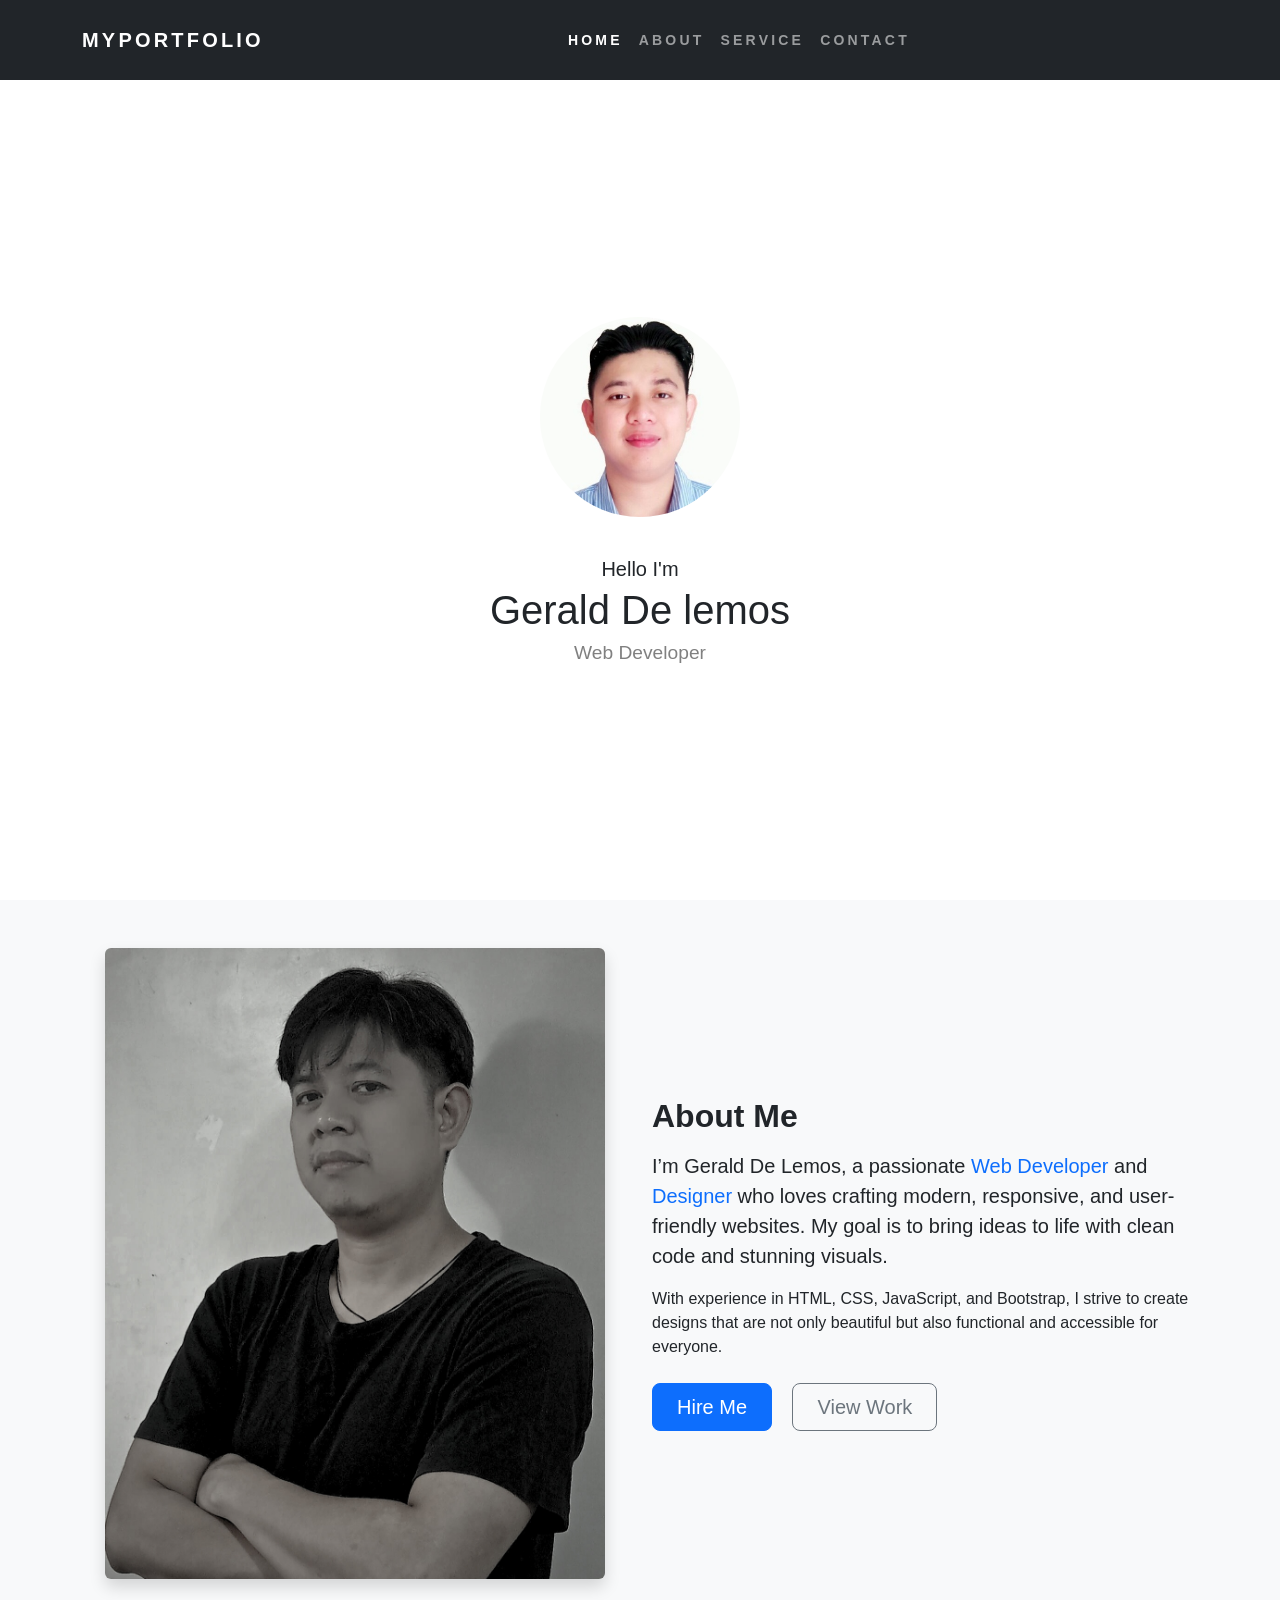
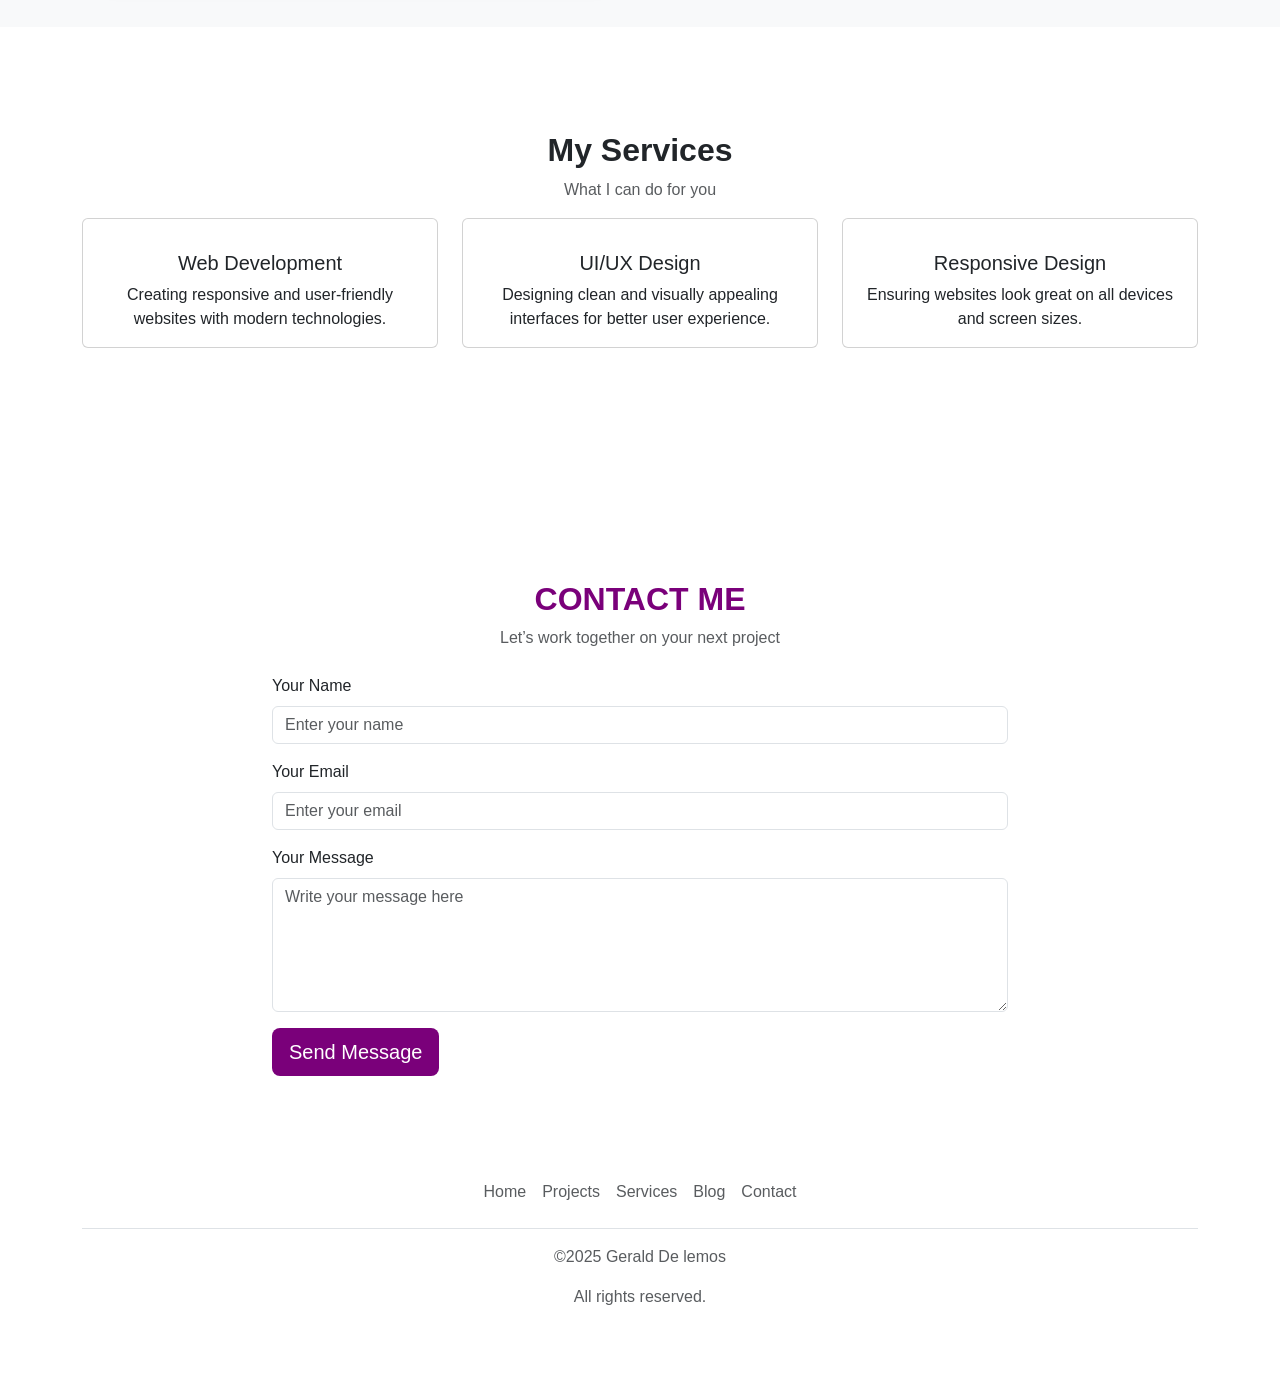
==== Index.html @ b5a3e3cd "Add files via upload" ====
<!DOCTYPE html>
<html lang="en">
<head>
    <meta charset="UTF-8">
    <title>Portfolio</title>
    <meta name="viewport" content="width=device-width, initial-scale=1">


    <link href="https://cdn.jsdelivr.net/npm/bootstrap@5.3.3/dist/css/bootstrap.min.css" rel="stylesheet">
    <link href="style.css" rel="stylesheet" type="text/css"> 
   
 
</head>
<body>
    
<div>
    <!------------------------ Navbar Start------------------------------->
   <section id="home">
    <nav class="navbar navbar-expand-md navbar-dark bg-dark fixed-top">
      <div class="container">
        <a class="navbar-brand" href="#">MyPortfolio</a>
        <button class="navbar-toggler" type="button" data-bs-toggle="collapse" data-bs-target="#navbarTogglerDemo02">
          <span class="navbar-toggler-icon"></span>
        </button>

        <div class="collapse navbar-collapse" id="navbarTogglerDemo02">
          <ul class="navbar-nav mx-auto">
            <li class="nav-item">
              <a class="nav-link active" href="#home">Home</a>
            </li>
            <li class="nav-item">
              <a class="nav-link" href="#about">About</a>
            </li>
            <li class="nav-item">
              <a class="nav-link" href="#services">Service</a>
            </li>
            <li class="nav-item">
              <a class="nav-link" href="#contact">Contact</a>
            </li>
          </ul>
        </div>
      </div>
    </nav>
  </section>

    </nav>
    <!-------------------------Navbar End--------------------------------->
    <!-------------------------Background Start--------------------------------->
<div class="hero">
    <img src="./pic.jpg" class="profile-pic">
    <h5>Hello I'm</h5> 
    <h1>Gerald De lemos</h1>
    <p>Web Developer</p>
</div>
 
    <!-------------------------Background End--------------------------------->


    <!-------------------------About Start--------------------------------->
<!-- About Section -->
<section id="about" class="py-5" style="background-color: #f8f9fa;">
  <div class="container">
    <div class="row align-items-center">
      
      <!-- Image -->
      <div class="col-lg-6 mb-4 mb-lg-0 text-center">
        <img src="./Photo_1.png" 
             alt="About Me" 
             class="img-fluid rounded shadow"
             width="500" height="500">
      </div>

      <!-- Text -->
      <div class="col-lg-6">
        <h2 class="fw-bold mb-3">About Me</h2>
        <p class="lead">
          I’m Gerald De Lemos, a passionate <span class="text-primary">Web Developer</span> and 
          <span class="text-primary">Designer</span> who loves crafting modern, responsive, and 
          user-friendly websites. My goal is to bring ideas to life with clean code and stunning visuals.
        </p>
        <p>
          With experience in HTML, CSS, JavaScript, and Bootstrap, I strive to create designs that are not 
          only beautiful but also functional and accessible for everyone.
        </p>
        
        <!-- Buttons -->
        <div class="mt-4">
          <a href="#contact" class="btn btn-primary btn-lg px-4 me-3">Hire Me</a>
          <a href="#portfolio" class="btn btn-outline-secondary btn-lg px-4">View Work</a>
        </div>
      </div>

    </div>
  </div>
</section>


    <!-------------------------About End--------------------------------->

<!-------------------------service start--------------------------------->
<!-- ====== Skills / Features Section ====== -->


      


<div class="container py-1" id="services" style="margin-top: 100px;">
  <div class="row text-center mb-10">
    <h2 class="fw-bold">My Services</h2>
    <p class="text-muted">What I can do for you</p>
  </div>
  <div class="row g-4">
    <div class="col-md-4">
      <div class="card h-100 text-center">
        <div class="card-body">
          <i class="bi bi-code-slash fs-1 text-primary"></i>
          <h5 class="card-title mt-3">Web Development</h5>
          <p class="card-text">Creating responsive and user-friendly websites with modern technologies.</p>
        </div>
      </div>
    </div>

    <div class="col-md-4">
      <div class="card h-100 text-center">
        <div class="card-body">
          <i class="bi bi-brush fs-1 text-primary"></i>
          <h5 class="card-title mt-3">UI/UX Design</h5>
          <p class="card-text">Designing clean and visually appealing interfaces for better user experience.</p>
        </div>
      </div>
    </div>

    <div class="col-md-4">
      <div class="card h-100 text-center">
        <div class="card-body">
          <i class="bi bi-phone fs-1 text-primary"></i>
          <h5 class="card-title mt-3">Responsive Design</h5>
          <p class="card-text">Ensuring websites look great on all devices and screen sizes.</p>
        </div>
      </div>
    </div>
  </div>
</div>



<!-------------------------service End--------------------------------->





<!-------------------------contact start--------------------------------->

<div class="container py-5" id="contact" style="margin-top:180px;">
  <div class="text-center mb-4">
    <h2 class="fw-bold text-uppercase" style="color: #7a007a;">Contact Me</h2>
    <p class="text-muted">Let’s work together on your next project</p>
  </div>

  <div class="row justify-content-center">
    <div class="col-md-8">
      <form>
        <div class="mb-3">
          <label for="name" class="form-label">Your Name</label>
          <input type="text" class="form-control" id="name" placeholder="Enter your name">
        </div>

        <div class="mb-3">
          <label for="email" class="form-label">Your Email</label>
          <input type="email" class="form-control" id="email" placeholder="Enter your email">
        </div>

        <div class="mb-3">
          <label for="message" class="form-label">Your Message</label>
          <textarea class="form-control" id="message" rows="5" placeholder="Write your message here"></textarea>
        </div>

        <button type="submit" class="btn btn-lg text-white" style="background-color: #7a007a;">
          Send Message
        </button>
      </form>
    </div>
  </div>
</div>

      

<!-------------------------contact End--------------------------------->









 <!-- Bootstrap 5 JS Bundle (includes Popper) -->
<script src="https://cdn.jsdelivr.net/npm/bootstrap@5.3.3/dist/js/bootstrap.bundle.min.js"></script>






</body>
<!-----------------------footer start------------------------>

<div class="container">
  <footer class="py-4 my-4">
    <ul class="nav justify-content-center border-bottom pb-3 mb-3">
      <li class="nav-item"><a href="#home" class="nav-link px-2 text-muted">Home</a></li>
      <li class="nav-item"><a href="#projects" class="nav-link px-2 text-muted">Projects</a></li>
      <li class="nav-item"><a href="#services" class="nav-link px-2 text-muted">Services</a></li>
      <li class="nav-item"><a href="#blog" class="nav-link px-2 text-muted">Blog</a></li>
      <li class="nav-item"><a href="#contact" class="nav-link px-2 text-muted">Contact</a></li>
    </ul>
    <p class="text-center text-muted">©2025 Gerald De lemos</p>
    <p class="text-center text-muted">All rights reserved.</p>
   
  </footer>
</div>


   <!-----------------------footer end------------------------> 
</html>
---- style.css ----
@import url('https://fonts.googleapis.com/css2?family=Menbere:wght@100..700&display=swap');
body{
    margin: 0;
    padding: 0;
    box-sizing: border-box;
    overflow-x: hidden;
    font-family: "Lato", sans-serif;
}

.navbar{
    text-transform: uppercase;
    font-size: 14px;
    font-weight: 700;
    letter-spacing: 0.2rem;
    background: rgba(255, 255, 255, 0.2); !important;  
    backdrop-filter: blur(10px);
    padding: 20px 0;
}

.navbar-dark .navbar-nav .nav-link.active,
.navbar-dark .navbar-nav .nav-link:focus,
.navbar-dark .navbar-nav .nav-link:hover {
    color: #ffffff; /* or #8f1ddb if purple is intentional */
}


.hero {
    display: flex;
    flex-direction: column;
    align-items: center;
    justify-content: center;
    min-height: 100vh; /* take up full screen height */
    text-align: center;
    background: url('./background.jpg') no-repeat center center/cover; /* optional background */
}

.profile-pic {
    width: 200px;
    height: 200px;
    border-radius: 50%;
    object-fit: cover;
    margin-bottom: 30px;
    margin-top: 100px;
}

.hero h5 {
    margin: 10px 0 5px;
    font-weight: normal;
}

.hero h1 {
    margin: 0;
    font-size: 2.5rem;
}

.hero p {
    margin-top: 5px;
    color: gray;
    font-size: 1.2rem;
}

#contact .form-control:focus {
  border-color: #7a007a;
  box-shadow: 0 0 5px rgba(122, 0, 122, 0.5);
}

.icon-square {
  display: flex;
  align-items: center;
  justify-content: center;
}
{
  scroll-padding-top: 100px; /* height of navbar */
  scroll-behavior: smooth;
}
.navbar-brand img {
  height: 40px;
}
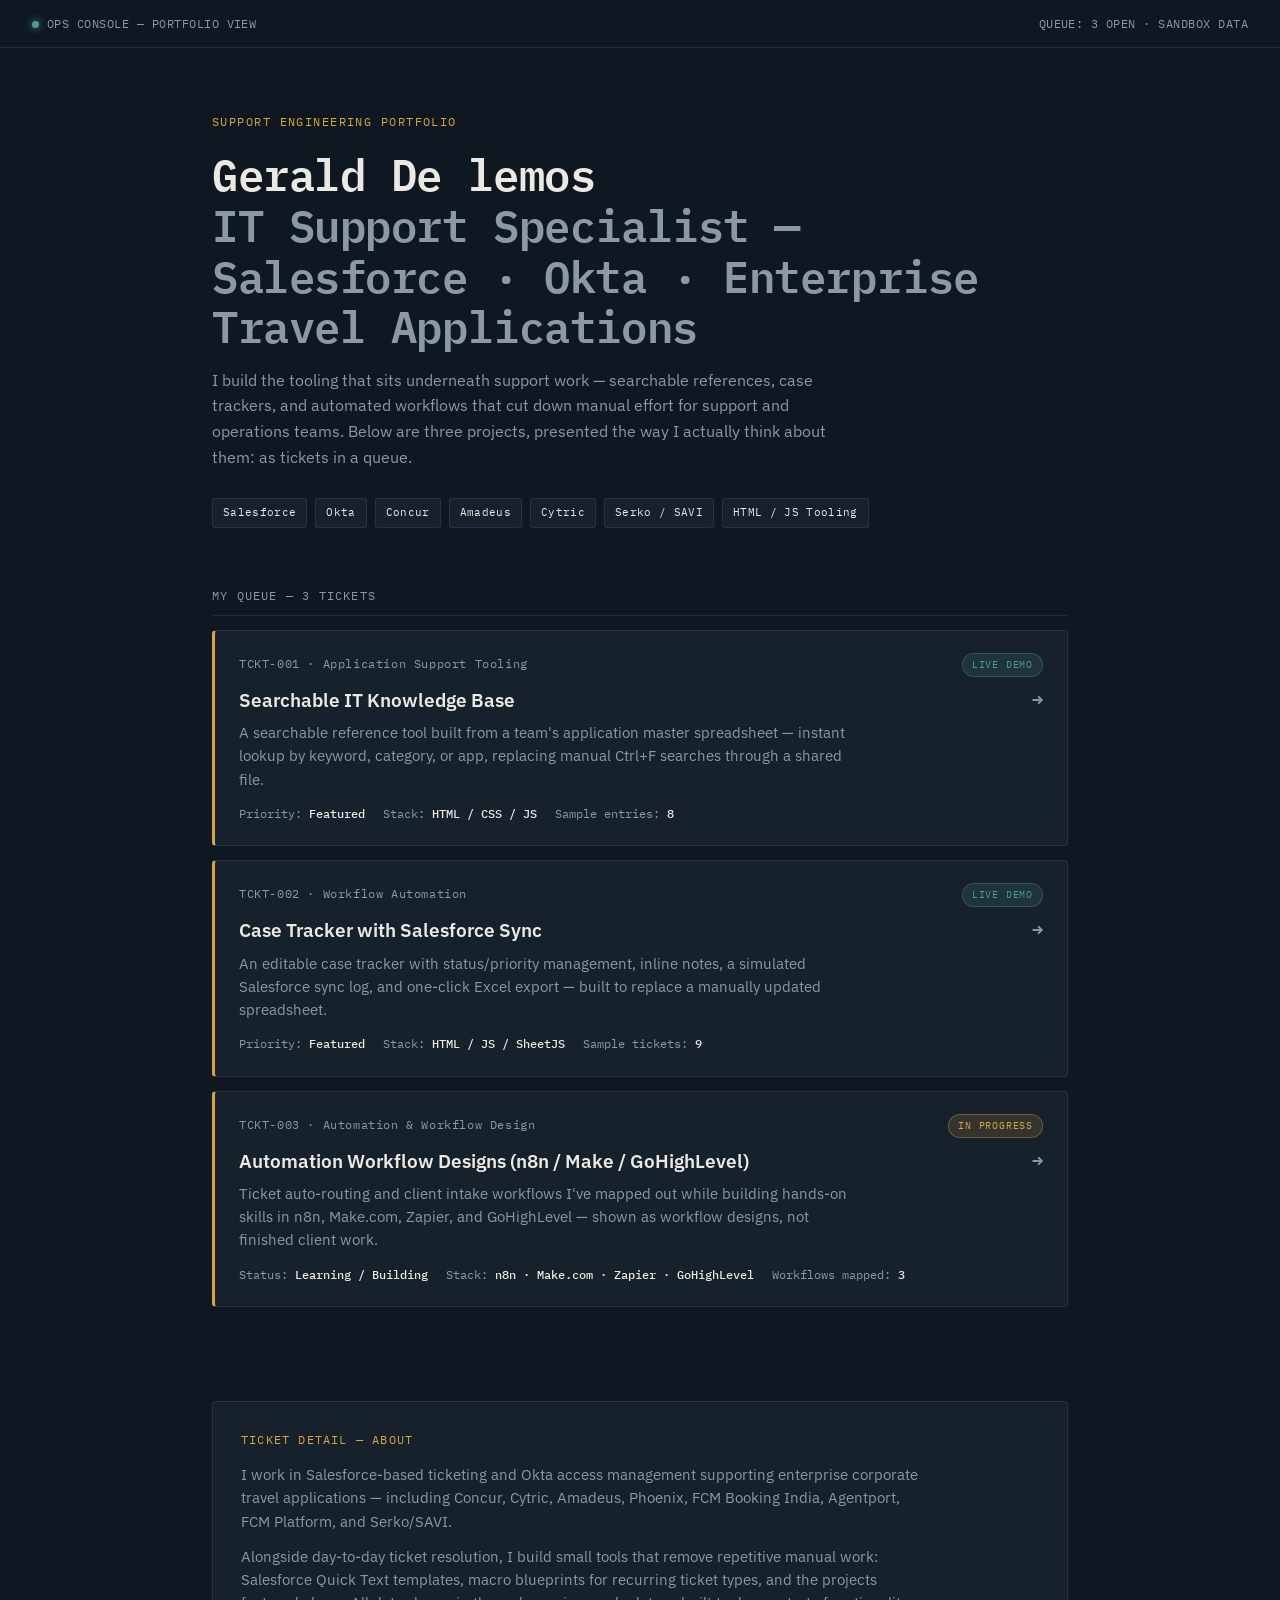
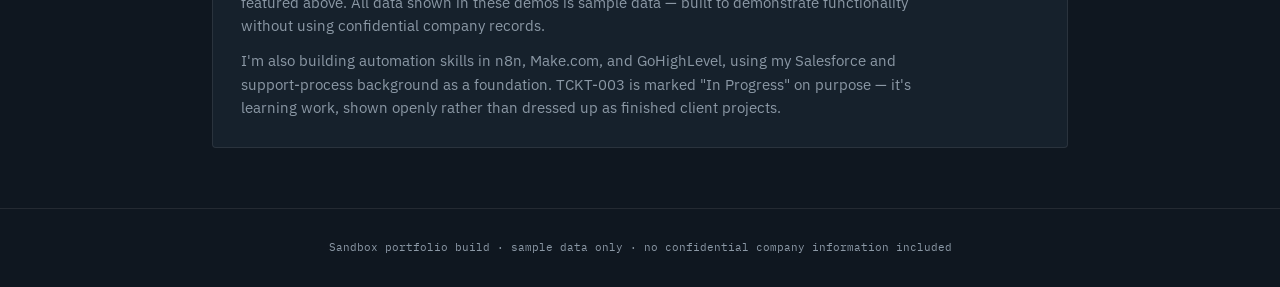
==== commit d822ed31: "Add initial HTML structure for portfolio site" ====
--- a/Index.html
+++ b/Index.html
@@ -1,227 +1,316 @@
-<!DOCTYPE html>
-<html lang="en">
-<head>
-    <meta charset="UTF-8">
-    <title>Portfolio</title>
-    <meta name="viewport" content="width=device-width, initial-scale=1">
-
-
-    <link href="https://cdn.jsdelivr.net/npm/bootstrap@5.3.3/dist/css/bootstrap.min.css" rel="stylesheet">
-    <link href="style.css" rel="stylesheet" type="text/css"> 
-   
- 
-</head>
-<body>
-    
-<div>
-    <!------------------------ Navbar Start------------------------------->
-   <section id="home">
-    <nav class="navbar navbar-expand-md navbar-dark bg-dark fixed-top">
-      <div class="container">
-        <a class="navbar-brand" href="#">MyPortfolio</a>
-        <button class="navbar-toggler" type="button" data-bs-toggle="collapse" data-bs-target="#navbarTogglerDemo02">
-          <span class="navbar-toggler-icon"></span>
-        </button>
-
-        <div class="collapse navbar-collapse" id="navbarTogglerDemo02">
-          <ul class="navbar-nav mx-auto">
-            <li class="nav-item">
-              <a class="nav-link active" href="#home">Home</a>
-            </li>
-            <li class="nav-item">
-              <a class="nav-link" href="#about">About</a>
-            </li>
-            <li class="nav-item">
-              <a class="nav-link" href="#services">Service</a>
-            </li>
-            <li class="nav-item">
-              <a class="nav-link" href="#contact">Contact</a>
-            </li>
-          </ul>
-        </div>
-      </div>
-    </nav>
-  </section>
-
-    </nav>
-    <!-------------------------Navbar End--------------------------------->
-    <!-------------------------Background Start--------------------------------->
-<div class="hero">
-    <img src="./pic.jpg" class="profile-pic">
-    <h5>Hello I'm</h5> 
-    <h1>Gerald De lemos</h1>
-    <p>Web Developer</p>
-</div>
- 
-    <!-------------------------Background End--------------------------------->
-
-
-    <!-------------------------About Start--------------------------------->
-<!-- About Section -->
-<section id="about" class="py-5" style="background-color: #f8f9fa;">
-  <div class="container">
-    <div class="row align-items-center">
-      
-      <!-- Image -->
-      <div class="col-lg-6 mb-4 mb-lg-0 text-center">
-        <img src="./Photo_1.png" 
-             alt="About Me" 
-             class="img-fluid rounded shadow"
-             width="500" height="500">
-      </div>
-
-      <!-- Text -->
-      <div class="col-lg-6">
-        <h2 class="fw-bold mb-3">About Me</h2>
-        <p class="lead">
-          I’m Gerald De Lemos, a passionate <span class="text-primary">Web Developer</span> and 
-          <span class="text-primary">Designer</span> who loves crafting modern, responsive, and 
-          user-friendly websites. My goal is to bring ideas to life with clean code and stunning visuals.
-        </p>
-        <p>
-          With experience in HTML, CSS, JavaScript, and Bootstrap, I strive to create designs that are not 
-          only beautiful but also functional and accessible for everyone.
-        </p>
-        
-        <!-- Buttons -->
-        <div class="mt-4">
-          <a href="#contact" class="btn btn-primary btn-lg px-4 me-3">Hire Me</a>
-          <a href="#portfolio" class="btn btn-outline-secondary btn-lg px-4">View Work</a>
-        </div>
-      </div>
-
-    </div>
-  </div>
-</section>
-
-
-    <!-------------------------About End--------------------------------->
-
-<!-------------------------service start--------------------------------->
-<!-- ====== Skills / Features Section ====== -->
-
-
-      
-
-
-<div class="container py-1" id="services" style="margin-top: 100px;">
-  <div class="row text-center mb-10">
-    <h2 class="fw-bold">My Services</h2>
-    <p class="text-muted">What I can do for you</p>
-  </div>
-  <div class="row g-4">
-    <div class="col-md-4">
-      <div class="card h-100 text-center">
-        <div class="card-body">
-          <i class="bi bi-code-slash fs-1 text-primary"></i>
-          <h5 class="card-title mt-3">Web Development</h5>
-          <p class="card-text">Creating responsive and user-friendly websites with modern technologies.</p>
-        </div>
-      </div>
-    </div>
-
-    <div class="col-md-4">
-      <div class="card h-100 text-center">
-        <div class="card-body">
-          <i class="bi bi-brush fs-1 text-primary"></i>
-          <h5 class="card-title mt-3">UI/UX Design</h5>
-          <p class="card-text">Designing clean and visually appealing interfaces for better user experience.</p>
-        </div>
-      </div>
-    </div>
-
-    <div class="col-md-4">
-      <div class="card h-100 text-center">
-        <div class="card-body">
-          <i class="bi bi-phone fs-1 text-primary"></i>
-          <h5 class="card-title mt-3">Responsive Design</h5>
-          <p class="card-text">Ensuring websites look great on all devices and screen sizes.</p>
-        </div>
-      </div>
-    </div>
-  </div>
-</div>
-
-
-
-<!-------------------------service End--------------------------------->
-
-
-
-
-
-<!-------------------------contact start--------------------------------->
-
-<div class="container py-5" id="contact" style="margin-top:180px;">
-  <div class="text-center mb-4">
-    <h2 class="fw-bold text-uppercase" style="color: #7a007a;">Contact Me</h2>
-    <p class="text-muted">Let’s work together on your next project</p>
-  </div>
-
-  <div class="row justify-content-center">
-    <div class="col-md-8">
-      <form>
-        <div class="mb-3">
-          <label for="name" class="form-label">Your Name</label>
-          <input type="text" class="form-control" id="name" placeholder="Enter your name">
-        </div>
-
-        <div class="mb-3">
-          <label for="email" class="form-label">Your Email</label>
-          <input type="email" class="form-control" id="email" placeholder="Enter your email">
-        </div>
-
-        <div class="mb-3">
-          <label for="message" class="form-label">Your Message</label>
-          <textarea class="form-control" id="message" rows="5" placeholder="Write your message here"></textarea>
-        </div>
-
-        <button type="submit" class="btn btn-lg text-white" style="background-color: #7a007a;">
-          Send Message
-        </button>
-      </form>
-    </div>
-  </div>
-</div>
-
-      
-
-<!-------------------------contact End--------------------------------->
-
-
-
-
-
-
-
-
-
- <!-- Bootstrap 5 JS Bundle (includes Popper) -->
-<script src="https://cdn.jsdelivr.net/npm/bootstrap@5.3.3/dist/js/bootstrap.bundle.min.js"></script>
-
-
-
-
-
-
-</body>
-<!-----------------------footer start------------------------>
-
-<div class="container">
-  <footer class="py-4 my-4">
-    <ul class="nav justify-content-center border-bottom pb-3 mb-3">
-      <li class="nav-item"><a href="#home" class="nav-link px-2 text-muted">Home</a></li>
-      <li class="nav-item"><a href="#projects" class="nav-link px-2 text-muted">Projects</a></li>
-      <li class="nav-item"><a href="#services" class="nav-link px-2 text-muted">Services</a></li>
-      <li class="nav-item"><a href="#blog" class="nav-link px-2 text-muted">Blog</a></li>
-      <li class="nav-item"><a href="#contact" class="nav-link px-2 text-muted">Contact</a></li>
-    </ul>
-    <p class="text-center text-muted">©2025 Gerald De lemos</p>
-    <p class="text-center text-muted">All rights reserved.</p>
-   
-  </footer>
-</div>
-
-
-   <!-----------------------footer end------------------------> 
-</html>+<!DOCTYPE html>
+<html lang="en">
+<head>
+<meta charset="UTF-8">
+<meta name="viewport" content="width=device-width, initial-scale=1.0">
+<title>Gerald De lemos — Support Engineering Portfolio</title>
+<link rel="preconnect" href="https://fonts.googleapis.com">
+<link href="https://fonts.googleapis.com/css2?family=IBM+Plex+Mono:wght@400;500;600&family=IBM+Plex+Sans:wght@400;500;600;700&display=swap" rel="stylesheet">
+<style>
+  :root{
+    --ink:#0F1720;
+    --panel:#16212C;
+    --panel-2:#1D2A36;
+    --fog:#8B98A5;
+    --paper:#ECE9E2;
+    --amber:#D9A441;
+    --teal:#4F9C8F;
+    --rust:#C1554A;
+    --line:rgba(236,233,226,0.09);
+  }
+  *{box-sizing:border-box; margin:0; padding:0;}
+  body{
+    background:var(--ink);
+    color:var(--paper);
+    font-family:'IBM Plex Sans', sans-serif;
+    line-height:1.6;
+    min-height:100vh;
+  }
+  .mono{font-family:'IBM Plex Mono', monospace;}
+
+  /* console header bar */
+  .console-bar{
+    display:flex; justify-content:space-between; align-items:center;
+    padding:14px 32px;
+    border-bottom:1px solid var(--line);
+    font-family:'IBM Plex Mono', monospace;
+    font-size:12px;
+    color:var(--fog);
+    letter-spacing:0.04em;
+  }
+  .console-bar .dot{
+    display:inline-block; width:7px; height:7px; border-radius:50%;
+    background:var(--teal); margin-right:8px;
+    box-shadow:0 0 8px var(--teal);
+  }
+
+  header.hero{
+    padding:64px 32px 40px;
+    max-width:920px;
+    margin:0 auto;
+  }
+  .eyebrow{
+    font-family:'IBM Plex Mono', monospace;
+    font-size:12px;
+    color:var(--amber);
+    letter-spacing:0.12em;
+    text-transform:uppercase;
+    margin-bottom:18px;
+  }
+  h1{
+    font-family:'IBM Plex Mono', monospace;
+    font-weight:600;
+    font-size:clamp(28px, 4.4vw, 44px);
+    line-height:1.15;
+    letter-spacing:-0.01em;
+    margin-bottom:16px;
+  }
+  h1 span{color:var(--fog);}
+  .role-line{
+    color:var(--fog);
+    font-size:16px;
+    max-width:640px;
+    margin-bottom:28px;
+  }
+  .stack-tags{
+    display:flex; flex-wrap:wrap; gap:8px;
+  }
+  .tag{
+    font-family:'IBM Plex Mono', monospace;
+    font-size:11px;
+    padding:5px 10px;
+    border:1px solid var(--line);
+    border-radius:3px;
+    color:var(--paper);
+    background:var(--panel);
+    letter-spacing:0.03em;
+  }
+
+  section.queue{
+    max-width:920px;
+    margin:0 auto;
+    padding:8px 32px 80px;
+  }
+  .queue-label{
+    font-family:'IBM Plex Mono', monospace;
+    font-size:12px;
+    color:var(--fog);
+    text-transform:uppercase;
+    letter-spacing:0.1em;
+    padding:10px 0;
+    border-bottom:1px solid var(--line);
+    margin-bottom:4px;
+  }
+
+  a.ticket{
+    display:block;
+    text-decoration:none;
+    color:inherit;
+    background:var(--panel);
+    border:1px solid var(--line);
+    border-left:3px solid var(--amber);
+    border-radius:4px;
+    padding:22px 24px;
+    margin:14px 0;
+    transition:transform .15s ease, border-color .15s ease, background .15s ease;
+  }
+  a.ticket:hover{
+    transform:translateX(4px);
+    background:var(--panel-2);
+    border-left-color:var(--teal);
+  }
+  .ticket-top{
+    display:flex; justify-content:space-between; align-items:baseline;
+    flex-wrap:wrap; gap:8px;
+    margin-bottom:8px;
+  }
+  .ticket-id{
+    font-family:'IBM Plex Mono', monospace;
+    font-size:12px;
+    color:var(--fog);
+    letter-spacing:0.05em;
+  }
+  .status-pill{
+    font-family:'IBM Plex Mono', monospace;
+    font-size:10px;
+    text-transform:uppercase;
+    letter-spacing:0.08em;
+    padding:3px 9px;
+    border-radius:20px;
+    background:rgba(79,156,143,0.15);
+    color:var(--teal);
+    border:1px solid rgba(79,156,143,0.35);
+  }
+  .status-pill.building{
+    background:rgba(217,164,65,0.15);
+    color:var(--amber);
+    border:1px solid rgba(217,164,65,0.35);
+  }
+  .ticket-title{
+    font-size:19px;
+    font-weight:600;
+    margin-bottom:6px;
+  }
+  .ticket-desc{
+    color:var(--fog);
+    font-size:14.5px;
+    max-width:620px;
+    margin-bottom:14px;
+  }
+  .ticket-meta{
+    display:flex; gap:18px; flex-wrap:wrap;
+    font-family:'IBM Plex Mono', monospace;
+    font-size:11.5px;
+    color:var(--fog);
+  }
+  .ticket-meta b{color:var(--paper); font-weight:500;}
+  .arrow{float:right; color:var(--fog); font-family:'IBM Plex Mono', monospace;}
+
+  section.about{
+    max-width:920px;
+    margin:0 auto;
+    padding:0 32px 60px;
+  }
+  .panel{
+    background:var(--panel);
+    border:1px solid var(--line);
+    border-radius:4px;
+    padding:28px;
+  }
+  .panel-label{
+    font-family:'IBM Plex Mono', monospace;
+    font-size:12px;
+    color:var(--amber);
+    text-transform:uppercase;
+    letter-spacing:0.1em;
+    margin-bottom:14px;
+  }
+  .panel p{color:var(--fog); font-size:14.5px; max-width:680px;}
+  .panel p + p{margin-top:12px;}
+
+  footer{
+    text-align:center;
+    padding:30px;
+    font-family:'IBM Plex Mono', monospace;
+    font-size:11px;
+    color:var(--fog);
+    border-top:1px solid var(--line);
+  }
+
+  @media(max-width:560px){
+    .console-bar{padding:12px 18px;}
+    header.hero{padding:44px 18px 28px;}
+    section.queue{padding:8px 18px 60px;}
+    section.about{padding:0 18px 40px;}
+  }
+</style>
+</head>
+<body>
+
+<div class="console-bar">
+  <span><span class="dot"></span>OPS CONSOLE — PORTFOLIO VIEW</span>
+  <span>QUEUE: 3 OPEN · SANDBOX DATA</span>
+</div>
+
+<header class="hero">
+  <div class="eyebrow">Support Engineering Portfolio</div>
+  <h1>Gerald De lemos<br><span>IT Support Specialist — Salesforce · Okta · Enterprise Travel Applications</span></h1>
+  <p class="role-line">
+    I build the tooling that sits underneath support work — searchable references, case trackers, and
+    automated workflows that cut down manual effort for support and operations teams. Below are three
+    projects, presented the way I actually think about them: as tickets in a queue.
+  </p>
+  <div class="stack-tags">
+    <span class="tag">Salesforce</span>
+    <span class="tag">Okta</span>
+    <span class="tag">Concur</span>
+    <span class="tag">Amadeus</span>
+    <span class="tag">Cytric</span>
+    <span class="tag">Serko / SAVI</span>
+    <span class="tag">HTML / JS Tooling</span>
+  </div>
+</header>
+
+<section class="queue">
+  <div class="queue-label">My Queue — 3 tickets</div>
+
+  <a class="ticket" href="knowledge-base-demo.html">
+    <div class="ticket-top">
+      <span class="ticket-id mono">TCKT-001 · Application Support Tooling</span>
+      <span class="status-pill">Live Demo</span>
+    </div>
+    <div class="ticket-title">Searchable IT Knowledge Base <span class="arrow">→</span></div>
+    <div class="ticket-desc">
+      A searchable reference tool built from a team's application master spreadsheet — instant lookup
+      by keyword, category, or app, replacing manual Ctrl+F searches through a shared file.
+    </div>
+    <div class="ticket-meta">
+      <span>Priority: <b>Featured</b></span>
+      <span>Stack: <b>HTML / CSS / JS</b></span>
+      <span>Sample entries: <b>8</b></span>
+    </div>
+  </a>
+
+  <a class="ticket" href="case-tracker-demo.html">
+    <div class="ticket-top">
+      <span class="ticket-id mono">TCKT-002 · Workflow Automation</span>
+      <span class="status-pill">Live Demo</span>
+    </div>
+    <div class="ticket-title">Case Tracker with Salesforce Sync <span class="arrow">→</span></div>
+    <div class="ticket-desc">
+      An editable case tracker with status/priority management, inline notes, a simulated Salesforce
+      sync log, and one-click Excel export — built to replace a manually updated spreadsheet.
+    </div>
+    <div class="ticket-meta">
+      <span>Priority: <b>Featured</b></span>
+      <span>Stack: <b>HTML / JS / SheetJS</b></span>
+      <span>Sample tickets: <b>9</b></span>
+    </div>
+  </a>
+
+  <a class="ticket" href="automation-workflow-demo.html">
+    <div class="ticket-top">
+      <span class="ticket-id mono">TCKT-003 · Automation & Workflow Design</span>
+      <span class="status-pill building">In Progress</span>
+    </div>
+    <div class="ticket-title">Automation Workflow Designs (n8n / Make / GoHighLevel) <span class="arrow">→</span></div>
+    <div class="ticket-desc">
+      Ticket auto-routing and client intake workflows I've mapped out while building hands-on skills in
+      n8n, Make.com, Zapier, and GoHighLevel — shown as workflow designs, not finished client work.
+    </div>
+    <div class="ticket-meta">
+      <span>Status: <b>Learning / Building</b></span>
+      <span>Stack: <b>n8n · Make.com · Zapier · GoHighLevel</b></span>
+      <span>Workflows mapped: <b>3</b></span>
+    </div>
+  </a>
+</section>
+
+<section class="about">
+  <div class="panel">
+    <div class="panel-label">Ticket Detail — About</div>
+    <p>
+      I work in Salesforce-based ticketing and Okta access management supporting enterprise
+      corporate travel applications — including Concur, Cytric, Amadeus, Phoenix, FCM Booking India,
+      Agentport, FCM Platform, and Serko/SAVI.
+    </p>
+    <p>
+      Alongside day-to-day ticket resolution, I build small tools that remove repetitive manual work:
+      Salesforce Quick Text templates, macro blueprints for recurring ticket types, and the projects
+      featured above. All data shown in these demos is sample data — built to demonstrate functionality
+      without using confidential company records.
+    </p>
+    <p>
+      I'm also building automation skills in n8n, Make.com, and GoHighLevel, using my Salesforce and
+      support-process background as a foundation. TCKT-003 is marked "In Progress" on purpose — it's
+      learning work, shown openly rather than dressed up as finished client projects.
+    </p>
+  </div>
+</section>
+
+<footer>
+  Sandbox portfolio build · sample data only · no confidential company information included
+</footer>
+
+</body>
+</html>
